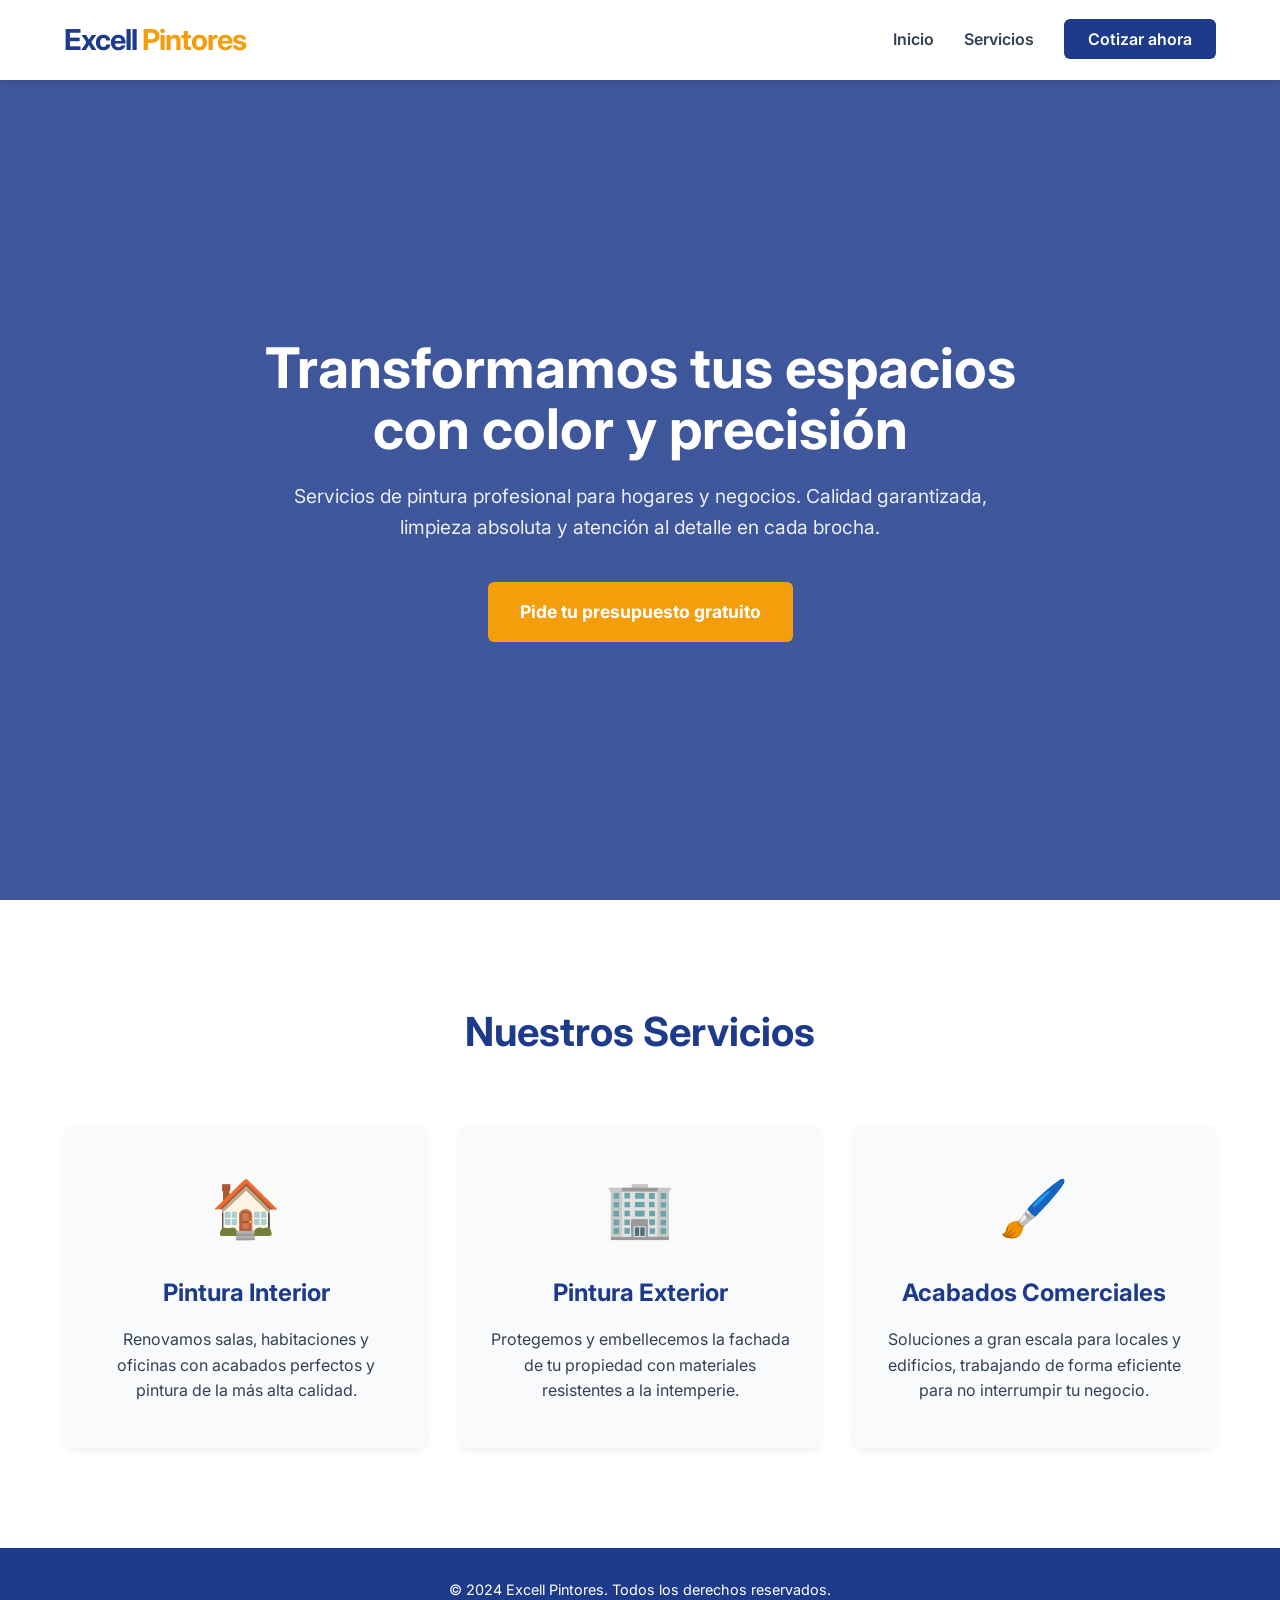
==== index.html @ c45bf8b0 "first commit" ====
<!DOCTYPE html>
<html lang="es">
<head>
    <meta charset="UTF-8">
    <meta name="viewport" content="width=device-width, initial-scale=1.0">
    <title>Excell Pintores | Expertos en Pintura Residencial y Comercial</title>
    <link rel="stylesheet" href="style.css">
    <link href="https://fonts.googleapis.com/css2?family=Inter:wght@300;400;600;700&display=swap" rel="stylesheet">
</head>
<body>
    <header id="navbar">
        <div class="container nav-container">
            <div class="logo">Excell <span>Pintores</span></div>
            <nav>
                <ul>
                    <li><a href="#inicio">Inicio</a></li>
                    <li><a href="#servicios">Servicios</a></li>
                    <li><a href="#contacto" class="btn-contacto">Cotizar ahora</a></li>
                </ul>
            </nav>
        </div>
    </header>

    <section id="inicio" class="hero">
        <div class="hero-content">
            <h1>Transformamos tus espacios con color y precisión</h1>
            <p>Servicios de pintura profesional para hogares y negocios. Calidad garantizada, limpieza absoluta y atención al detalle en cada brocha.</p>
            <a href="#contacto" class="btn-principal">Pide tu presupuesto gratuito</a>
        </div>
    </section>

    <section id="servicios" class="servicios">
        <div class="container">
            <h2>Nuestros Servicios</h2>
            <div class="grid-servicios">
                <div class="tarjeta-servicio">
                    <div class="icono">🏠</div>
                    <h3>Pintura Interior</h3>
                    <p>Renovamos salas, habitaciones y oficinas con acabados perfectos y pintura de la más alta calidad.</p>
                </div>
                <div class="tarjeta-servicio">
                    <div class="icono">🏢</div>
                    <h3>Pintura Exterior</h3>
                    <p>Protegemos y embellecemos la fachada de tu propiedad con materiales resistentes a la intemperie.</p>
                </div>
                <div class="tarjeta-servicio">
                    <div class="icono">🖌️</div>
                    <h3>Acabados Comerciales</h3>
                    <p>Soluciones a gran escala para locales y edificios, trabajando de forma eficiente para no interrumpir tu negocio.</p>
                </div>
            </div>
        </div>
    </section>

    <footer>
        <div class="container">
            <p>&copy; 2024 Excell Pintores. Todos los derechos reservados.</p>
        </div>
    </footer>

    <script src="script.js"></script>
</body>
</html>
---- style.css ----
/* Variables de color para Excell Pintores */
:root {
    --color-primario: #1e3a8a; /* Azul marino profundo (Confianza) */
    --color-acento: #f59e0b;   /* Ámbar/Naranja (Energía/Construcción) */
    --color-texto: #334155;    /* Gris oscuro para leer bien */
    --color-fondo: #f8fafc;
    --blanco: #ffffff;
}

/* Reseteo básico para que se vea igual en todos los navegadores */
* {
    margin: 0;
    padding: 0;
    box-sizing: border-box;
    font-family: 'Inter', sans-serif;
    scroll-behavior: smooth;
}

body {
    color: var(--color-texto);
    background-color: var(--color-fondo);
    line-height: 1.6;
}

.container {
    width: 90%;
    max-width: 1200px;
    margin: 0 auto;
}

/* --- NAVEGACIÓN --- */
header {
    background-color: var(--blanco);
    box-shadow: 0 2px 10px rgba(0,0,0,0.1);
    position: fixed;
    width: 100%;
    top: 0;
    z-index: 100;
    transition: box-shadow 0.3s;
}

.nav-container {
    display: flex;
    justify-content: space-between;
    align-items: center;
    height: 80px;
}

.logo {
    font-size: 1.8rem;
    font-weight: 700;
    color: var(--color-primario);
    letter-spacing: -1px;
}

.logo span {
    color: var(--color-acento);
}

nav ul {
    list-style: none;
    display: flex;
    gap: 30px;
    align-items: center;
}

nav a {
    text-decoration: none;
    color: var(--color-texto);
    font-weight: 600;
    transition: color 0.3s;
}

nav a:hover {
    color: var(--color-primario);
}

.btn-contacto {
    background-color: var(--color-primario);
    color: var(--blanco) !important;
    padding: 10px 24px;
    border-radius: 6px;
}

.btn-contacto:hover {
    background-color: #152c69;
}

/* --- SECCIÓN PRINCIPAL (HERO) --- */
.hero {
    height: 100vh;
    /* Imagen de fondo oscurecida para que el texto blanco resalte */
    background: linear-gradient(rgba(30, 58, 138, 0.85), rgba(30, 58, 138, 0.85)), url('https://images.unsplash.com/photo-1589939705384-5185137a7f0f?ixlib=rb-4.0.3&auto=format&fit=crop&w=1920&q=80') center/cover;
    display: flex;
    align-items: center;
    text-align: center;
    color: var(--blanco);
    padding-top: 80px;
}

.hero-content {
    max-width: 800px;
    margin: 0 auto;
    padding: 0 20px;
}

.hero h1 {
    font-size: 3.5rem;
    margin-bottom: 20px;
    line-height: 1.1;
}

.hero p {
    font-size: 1.2rem;
    margin-bottom: 40px;
    opacity: 0.9;
}

.btn-principal {
    display: inline-block;
    background-color: var(--color-acento);
    color: var(--blanco);
    padding: 16px 32px;
    text-decoration: none;
    font-size: 1.1rem;
    font-weight: 700;
    border-radius: 6px;
    transition: background-color 0.3s, transform 0.3s;
}

.btn-principal:hover {
    background-color: #d97706;
    transform: translateY(-3px); /* Efecto de elevarse al pasar el ratón */
}

/* --- SERVICIOS --- */
.servicios {
    padding: 100px 0;
    background-color: var(--blanco);
    text-align: center;
}

.servicios h2 {
    font-size: 2.5rem;
    color: var(--color-primario);
    margin-bottom: 60px;
}

.grid-servicios {
    display: flex;
    gap: 30px;
    justify-content: center;
    flex-wrap: wrap; /* Para que se adapte a móviles */
}

.tarjeta-servicio {
    background-color: var(--color-fondo);
    padding: 40px 30px;
    border-radius: 12px;
    flex: 1;
    min-width: 300px;
    box-shadow: 0 4px 6px rgba(0,0,0,0.05);
    transition: transform 0.3s;
    border-bottom: 4px solid transparent;
}

.tarjeta-servicio:hover {
    transform: translateY(-10px);
    border-bottom: 4px solid var(--color-acento); /* Detalle de color al pasar el ratón */
}

.icono {
    font-size: 3.5rem;
    margin-bottom: 20px;
}

.tarjeta-servicio h3 {
    color: var(--color-primario);
    margin-bottom: 15px;
    font-size: 1.5rem;
}

/* --- FOOTER --- */
footer {
    background-color: var(--color-primario);
    color: var(--blanco);
    text-align: center;
    padding: 30px 0;
    font-size: 0.9rem;
}
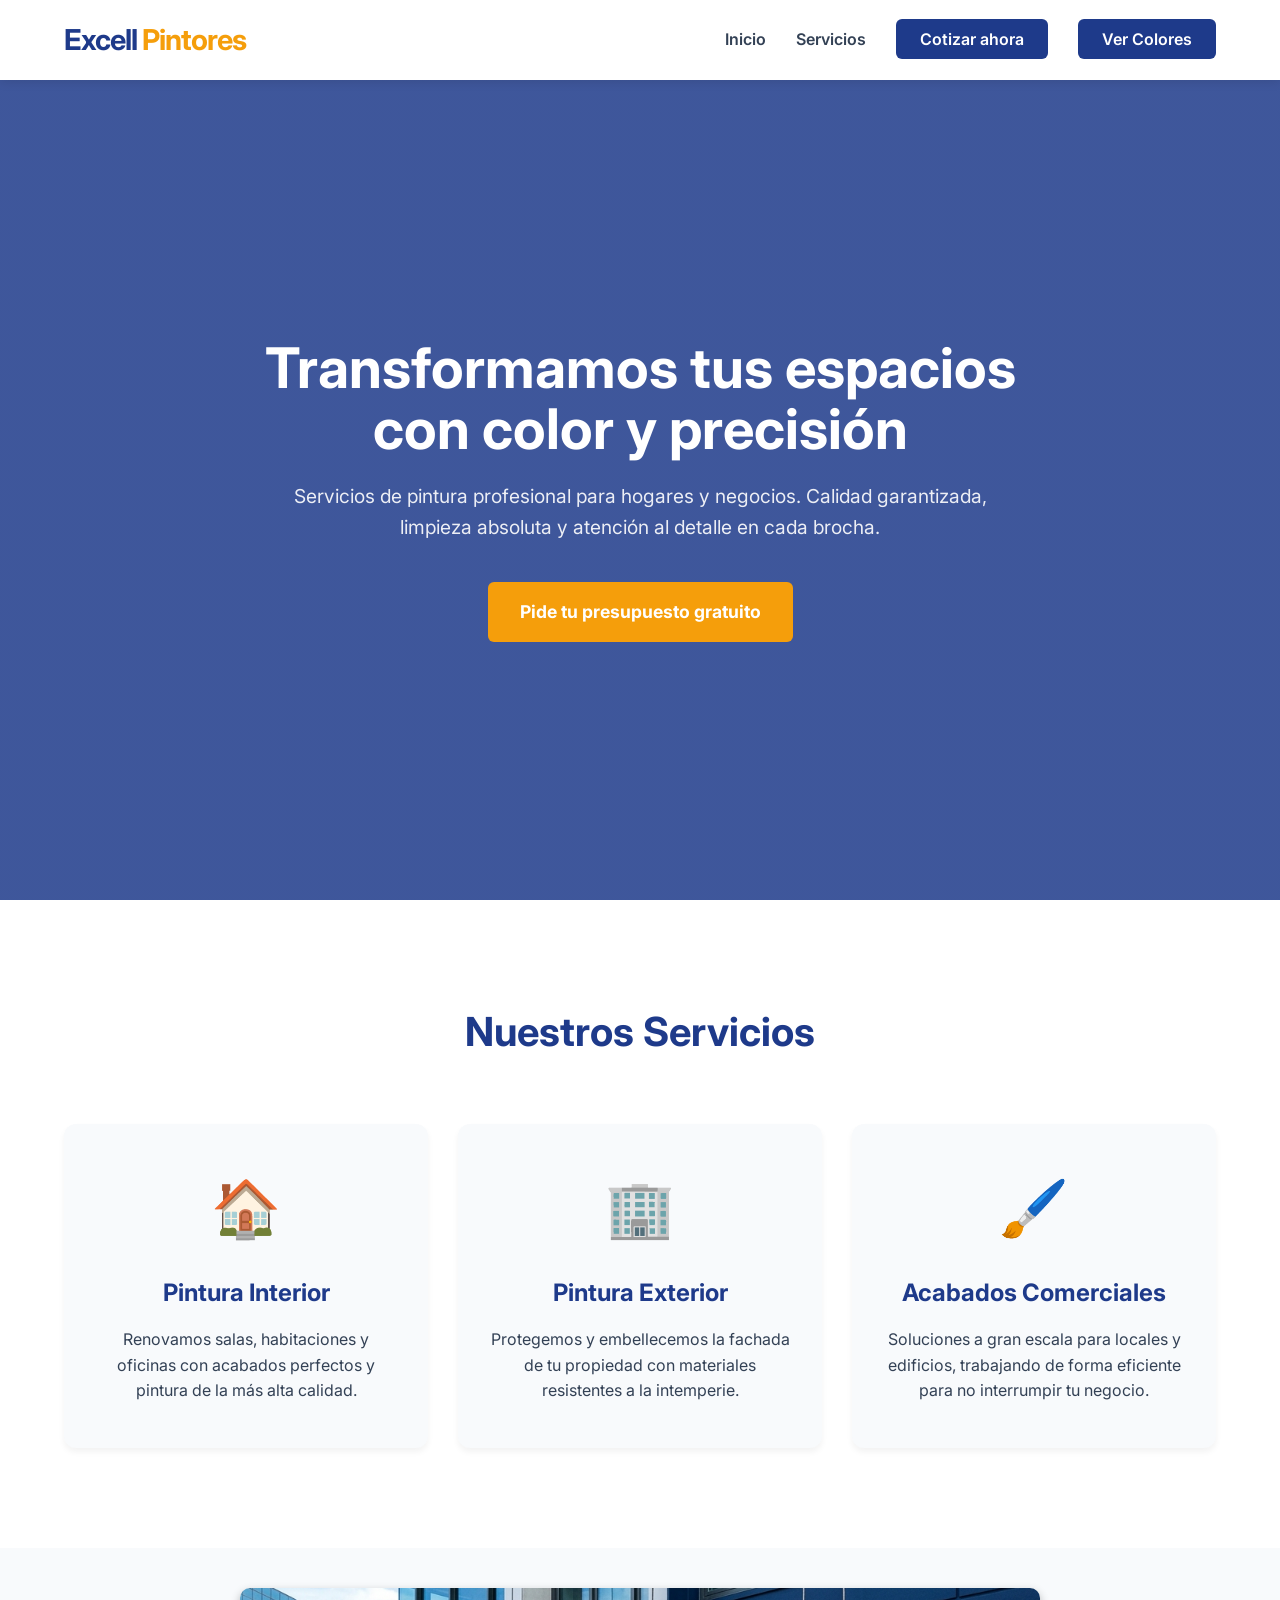
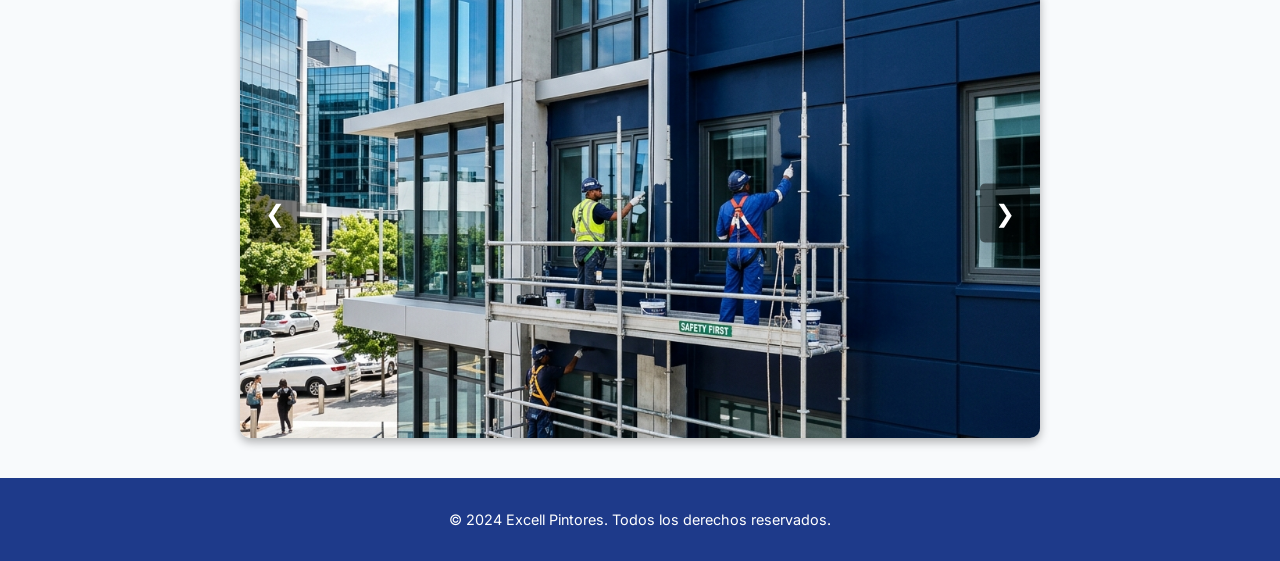
==== commit 9e4a5a90: "first commit" ====
--- a/index.html
+++ b/index.html
@@ -16,6 +16,8 @@
                     <li><a href="#inicio">Inicio</a></li>
                     <li><a href="#servicios">Servicios</a></li>
                     <li><a href="#contacto" class="btn-contacto">Cotizar ahora</a></li>
+                      <li><a href="./colores.html" class="btn-contacto">Ver Colores</a></li>
+
                 </ul>
             </nav>
         </div>
@@ -52,6 +54,21 @@
         </div>
     </section>
 
+    <div class="slider-container">
+  <div class="slider">
+    <img src="/img/commercial.png" alt="Casa pintada 1" class="slide">
+    <img src="/img/hero.png" alt="Casa pintada 1" class="slide">
+    <img src="/img/interior.png" alt="Casa pintada 1" class="slide">
+   
+  </div>
+  
+  <button class="prev" onclick="moverSlide(-1)">&#10094;</button>
+  <button class="next" onclick="moverSlide(1)">&#10095;</button>
+</div>
+
+
+
+
     <footer>
         <div class="container">
             <p>&copy; 2024 Excell Pintores. Todos los derechos reservados.</p>
--- a/style.css
+++ b/style.css
@@ -187,4 +187,138 @@
     text-align: center;
     padding: 30px 0;
     font-size: 0.9rem;
+}
+
+
+/* Contenedor principal */
+.slider-container {
+  position: relative;
+  max-width: 800px; /* Ancho máximo del carrusel */
+  margin: 40px auto; /* Centrado en la página */
+  overflow: hidden; /* Oculta lo que sale del contenedor */
+  border-radius: 10px;
+  box-shadow: 0 4px 10px rgba(0,0,0,0.3); /* Sombra elegante */
+}
+
+/* El riel que contiene todas las imágenes */
+.slider {
+  display: flex;
+  transition: transform 0.5s ease-in-out; /* Animación de deslizamiento */
+}
+
+/* Cada imagen individual */
+.slide {
+  min-width: 100%; /* Cada imagen ocupa el 100% del contenedor */
+  height: 450px; /* Alto de las fotos */
+  object-fit: cover; /* Evita que las fotos se deformen */
+}
+
+/* Botones de Anterior y Siguiente */
+.prev, .next {
+  position: absolute;
+  top: 50%;
+  transform: translateY(-50%);
+  background-color: rgba(0, 0, 0, 0.5);
+  color: white;
+  border: none;
+  padding: 15px;
+  cursor: pointer;
+  font-size: 24px;
+  border-radius: 5px;
+  transition: background-color 0.3s;
+}
+
+.prev { left: 10px; }
+.next { right: 10px; }
+
+.prev:hover, .next:hover {
+  background-color: rgba(0, 0, 0, 0.9);
+}
+
+.calculadora-container {
+  max-width: 500px;
+  margin: 50px auto;
+  padding: 30px;
+  background-color: #ffffff;
+  border: 2px solid #e0e0e0;
+  border-radius: 10px;
+  box-shadow: 0 5px 15px rgba(0,0,0,0.05);
+  font-family: Arial, sans-serif;
+}
+
+.calculadora-container h2 {
+  color: #333;
+  text-align: center;
+  margin-bottom: 10px;
+}
+
+.calculadora-container p {
+  text-align: center;
+  color: #666;
+  margin-bottom: 20px;
+  font-size: 14px;
+}
+
+.calc-group {
+  margin-bottom: 15px;
+  display: flex;
+  flex-direction: column;
+}
+
+.calc-group label {
+  font-weight: bold;
+  margin-bottom: 5px;
+  color: #444;
+}
+
+.calc-group input, .calc-group select {
+  padding: 10px;
+  border: 1px solid #ccc;
+  border-radius: 5px;
+  font-size: 16px;
+}
+
+.btn-calcular {
+  width: 100%;
+  padding: 15px;
+  background-color: #28a745; /* Verde para indicar acción de calcular */
+  color: white;
+  border: none;
+  border-radius: 5px;
+  font-size: 18px;
+  font-weight: bold;
+  cursor: pointer;
+  margin-top: 10px;
+  transition: background-color 0.3s;
+}
+
+.btn-calcular:hover {
+  background-color: #218838;
+}
+
+/* Estilos para la caja del resultado */
+.resultado-oculto {
+  display: none; /* Oculto por defecto */
+}
+
+.resultado-visible {
+  display: block;
+  margin-top: 20px;
+  padding: 15px;
+  background-color: #e9f7ef;
+  border: 1px solid #c3e6cb;
+  border-radius: 5px;
+  text-align: center;
+}
+
+.resultado-visible h3 {
+  color: #155724;
+  margin: 0;
+  font-size: 24px;
+}
+
+.resultado-visible .nota {
+  font-size: 12px;
+  color: #666;
+  margin-top: 10px;
 }
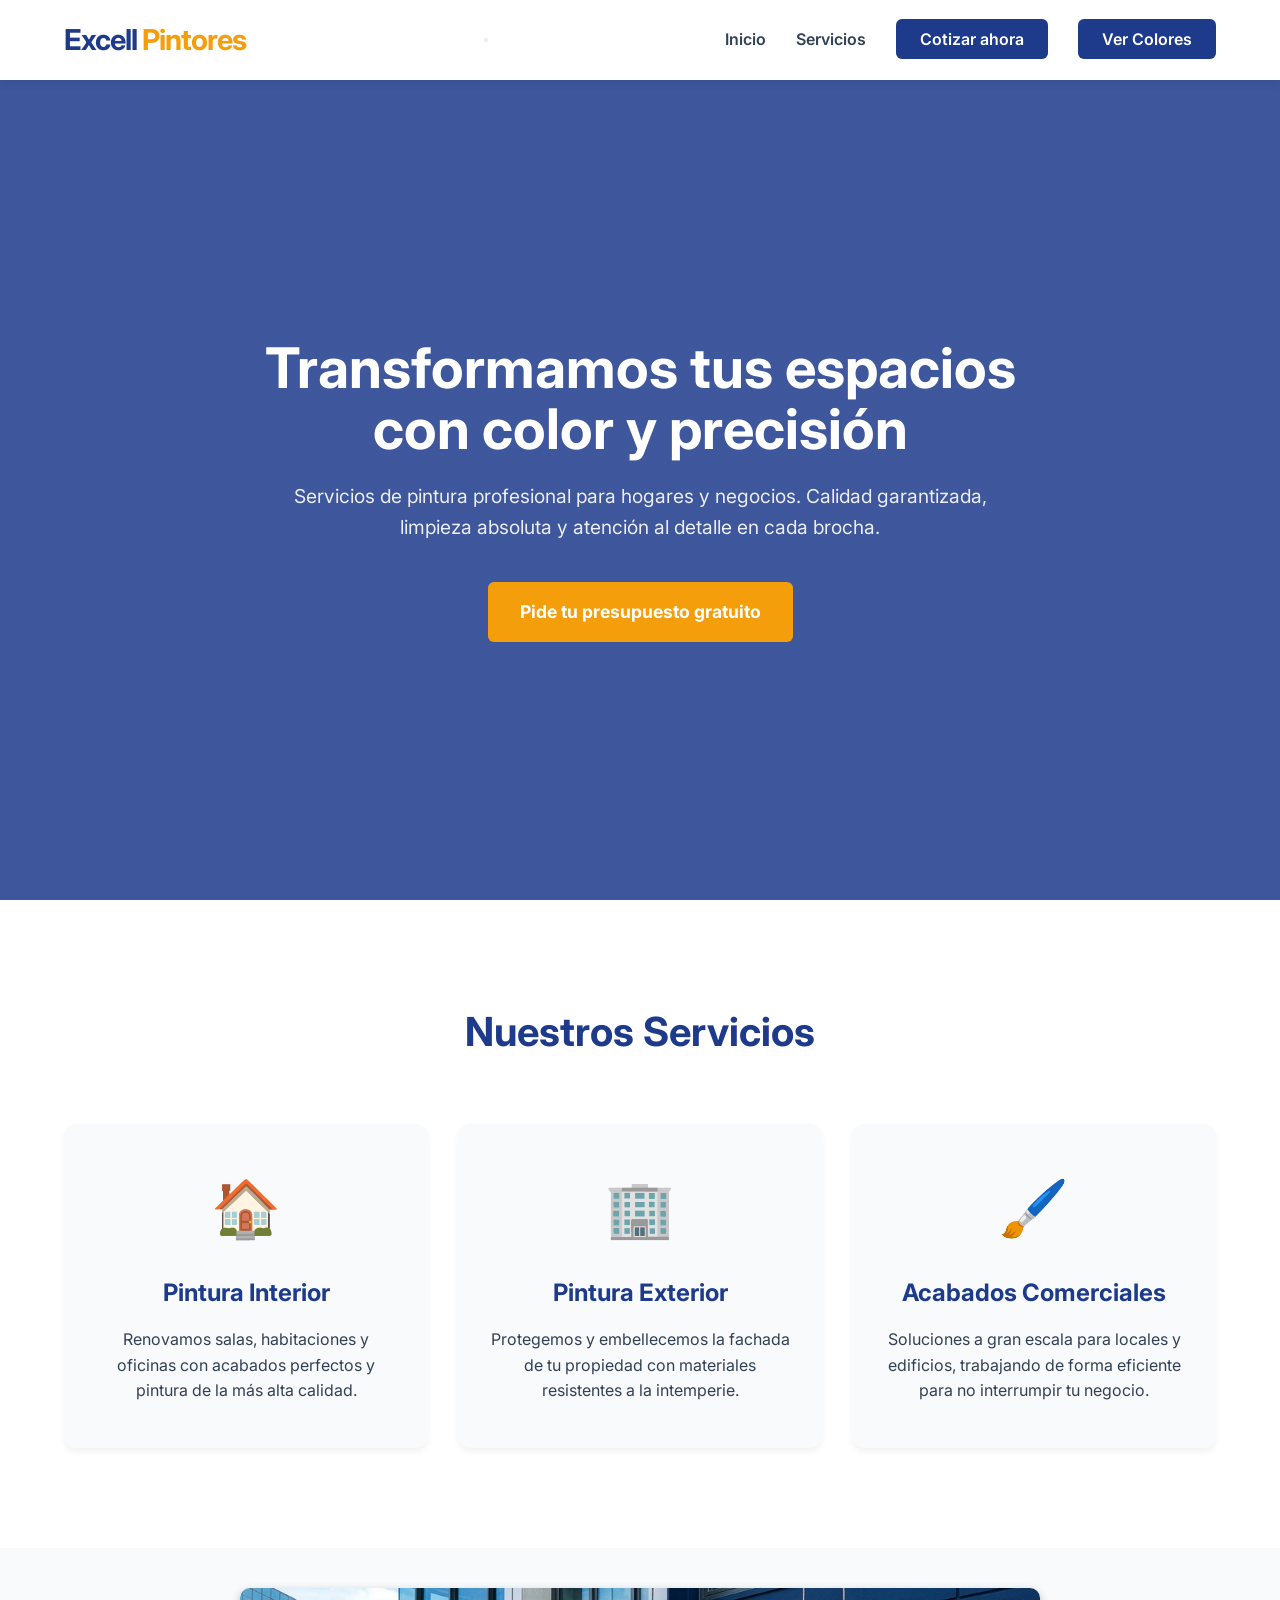
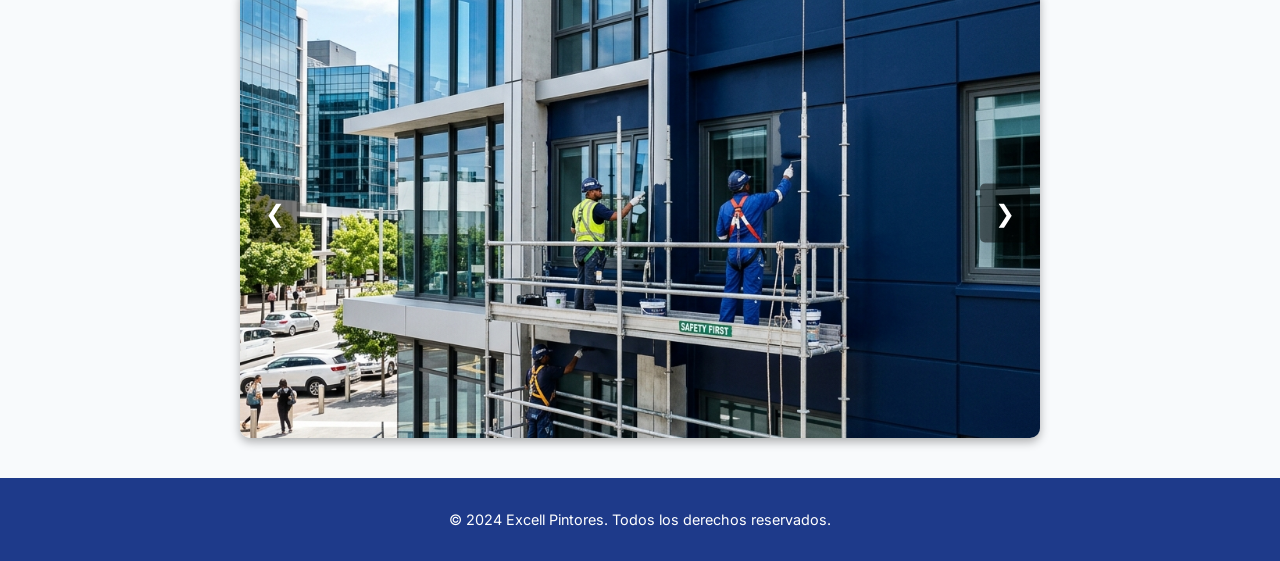
==== commit 20e8ffc0: "Actualizando sistema" ====
--- a/index.html
+++ b/index.html
@@ -11,17 +11,27 @@
     <header id="navbar">
         <div class="container nav-container">
             <div class="logo">Excell <span>Pintores</span></div>
-            <nav>
+
+            <!-- Botón hamburguesa (solo visible en móvil) -->
+            <button class="hamburger" id="hamburger" aria-label="Abrir menú" aria-expanded="false">
+                <span></span>
+                <span></span>
+                <span></span>
+            </button>
+
+            <nav id="nav-menu">
                 <ul>
-                    <li><a href="#inicio">Inicio</a></li>
-                    <li><a href="#servicios">Servicios</a></li>
-                    <li><a href="#contacto" class="btn-contacto">Cotizar ahora</a></li>
-                      <li><a href="./colores.html" class="btn-contacto">Ver Colores</a></li>
-
+                    <li><a href="#inicio" class="nav-link">Inicio</a></li>
+                    <li><a href="#servicios" class="nav-link">Servicios</a></li>
+                    <li><a href="#contacto" class="btn-contacto nav-link">Cotizar ahora</a></li>
+                    <li><a href="./colores.html" class="btn-contacto nav-link">Ver Colores</a></li>
                 </ul>
             </nav>
         </div>
     </header>
+
+    <!-- Overlay para cerrar el menú al hacer clic fuera -->
+    <div class="nav-overlay" id="nav-overlay"></div>
 
     <section id="inicio" class="hero">
         <div class="hero-content">
@@ -55,19 +65,14 @@
     </section>
 
     <div class="slider-container">
-  <div class="slider">
-    <img src="/img/commercial.png" alt="Casa pintada 1" class="slide">
-    <img src="/img/hero.png" alt="Casa pintada 1" class="slide">
-    <img src="/img/interior.png" alt="Casa pintada 1" class="slide">
-   
-  </div>
-  
-  <button class="prev" onclick="moverSlide(-1)">&#10094;</button>
-  <button class="next" onclick="moverSlide(1)">&#10095;</button>
-</div>
-
-
-
+        <div class="slider">
+            <img src="/img/commercial.png" alt="Trabajo comercial" class="slide">
+            <img src="/img/hero.png" alt="Trabajo destacado" class="slide">
+            <img src="/img/interior.png" alt="Pintura interior" class="slide">
+        </div>
+        <button class="prev" onclick="moverSlide(-1)" aria-label="Anterior">&#10094;</button>
+        <button class="next" onclick="moverSlide(1)" aria-label="Siguiente">&#10095;</button>
+    </div>
 
     <footer>
         <div class="container">
@@ -76,5 +81,31 @@
     </footer>
 
     <script src="script.js"></script>
+    <script>
+        // Hamburger menu logic
+        const hamburger = document.getElementById('hamburger');
+        const navMenu   = document.getElementById('nav-menu');
+        const overlay   = document.getElementById('nav-overlay');
+
+        function toggleMenu(open) {
+            hamburger.classList.toggle('active', open);
+            navMenu.classList.toggle('open', open);
+            overlay.classList.toggle('visible', open);
+            hamburger.setAttribute('aria-expanded', open);
+            document.body.classList.toggle('no-scroll', open);
+        }
+
+        hamburger.addEventListener('click', () => {
+            const isOpen = navMenu.classList.contains('open');
+            toggleMenu(!isOpen);
+        });
+
+        overlay.addEventListener('click', () => toggleMenu(false));
+
+        // Cierra el menú al hacer clic en un enlace
+        document.querySelectorAll('.nav-link').forEach(link => {
+            link.addEventListener('click', () => toggleMenu(false));
+        });
+    </script>
 </body>
 </html>
--- a/style.css
+++ b/style.css
@@ -321,4 +321,15 @@
   font-size: 12px;
   color: #666;
   margin-top: 10px;
-}+}
+
+
+
+.resultado-oculto {
+  display: none; /* Esto lo oculta al cargar la página */
+}
+
+.resultado-visible {
+  display: block; /* Esto lo hace aparecer cuando se calcula */
+  /* ... tus otros estilos ... */
+}
